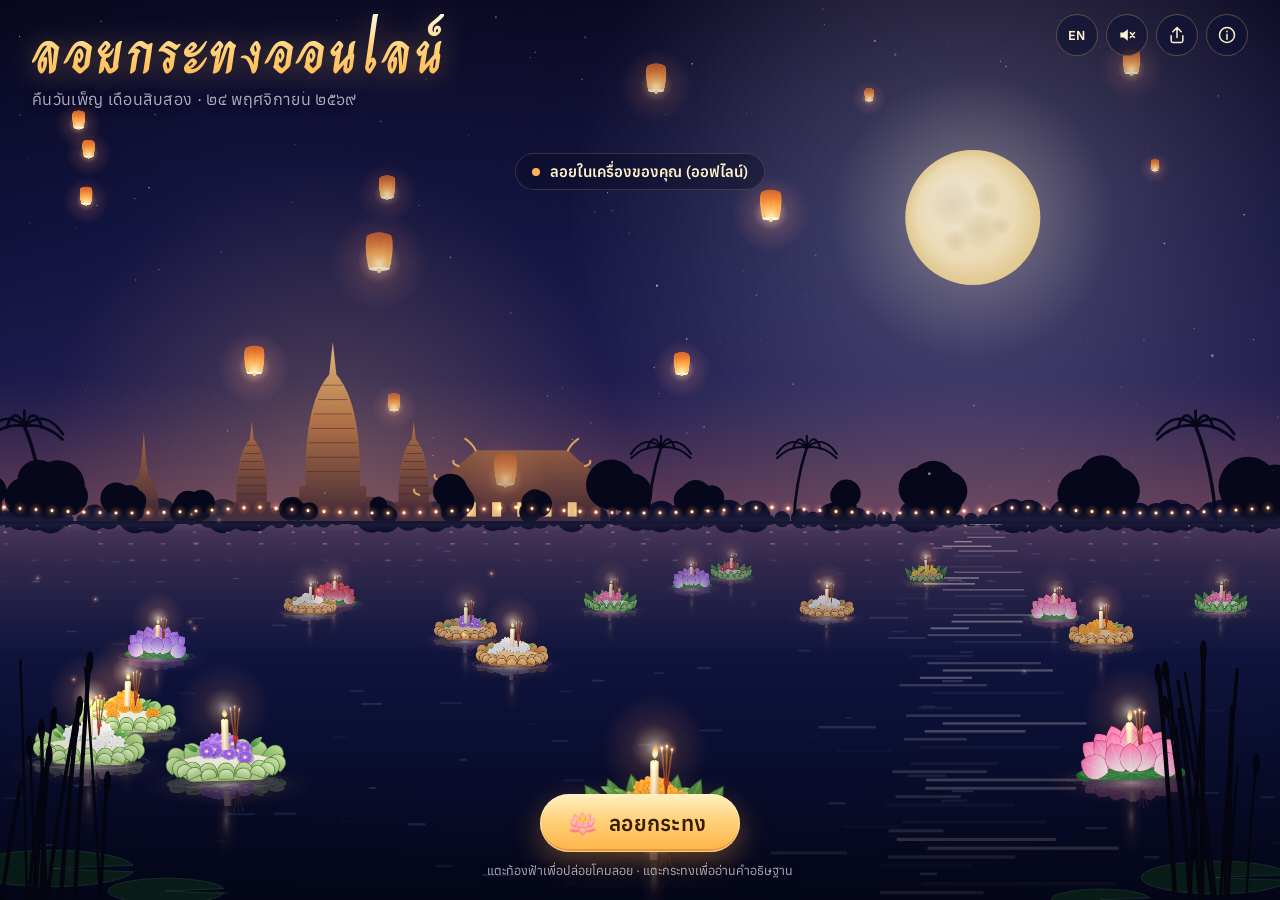
==== index.html @ 2e9a21c5 "feat: Loy Krathong Online 2569 website Shared online river for Loy Krathong night (24 Nov 2569): bui" ====
<!doctype html>
<html lang="th">
<head>
  <meta charset="utf-8">
  <meta name="viewport" content="width=device-width, initial-scale=1, viewport-fit=cover">
  <title>ลอยกระทงออนไลน์ ๒๕๖๙ · Loy Krathong Online</title>
  <meta name="description" content="ลอยกระทงออนไลน์คืนวันเพ็ญ เดือนสิบสอง ๒๕๖๙ ประดิษฐ์กระทง อธิษฐาน แล้วลอยบนสายน้ำเดียวกับทุกคนทั่วโลก ไม่สร้างขยะในแม่น้ำ">
  <meta name="theme-color" content="#0b0e2a">
  <meta name="color-scheme" content="dark">
  <link rel="canonical" href="https://loykrathong2569.vercel.app/">
  <meta property="og:type" content="website">
  <meta property="og:site_name" content="ลอยกระทงออนไลน์ ๒๕๖๙">
  <meta property="og:title" content="ลอยกระทงออนไลน์ ๒๕๖๙ 🪷 มาลอยกระทงด้วยกัน">
  <meta property="og:description" content="ประดิษฐ์กระทง อธิษฐาน แล้วลอยบนสายน้ำเดียวกับทุกคนทั่วโลก คืนวันเพ็ญ ๒๔ พ.ย. ๒๕๖๙">
  <meta property="og:url" content="https://loykrathong2569.vercel.app/">
  <meta property="og:image" content="https://loykrathong2569.vercel.app/og.jpg">
  <meta property="og:image:width" content="1200">
  <meta property="og:image:height" content="630">
  <meta property="og:image:alt" content="กระทงลอยบนสายน้ำใต้พระจันทร์เต็มดวง">
  <meta name="twitter:card" content="summary_large_image">
  <meta name="twitter:image" content="https://loykrathong2569.vercel.app/og.jpg">
  <link rel="icon" href="/favicon.svg" type="image/svg+xml">
  <link rel="apple-touch-icon" href="/apple-touch-icon.png">
  <link rel="manifest" href="/manifest.webmanifest">
  <link rel="preload" href="/fonts/anuphan-thai-wght-normal.woff2" as="font" type="font/woff2" crossorigin>
  <link rel="preload" href="/fonts/charm-thai-700-normal.woff2" as="font" type="font/woff2" crossorigin>
  <link rel="stylesheet" href="/css/style.css">
  <script type="module" src="/js/main.js"></script>
</head>
<body>
  <canvas id="scene" aria-hidden="true"></canvas>
  <div class="vignette" aria-hidden="true"></div>

  <header class="top">
    <div class="brand">
      <h1 id="title"><span data-i18n="titleA">ลอยกระทง</span><span data-i18n="titleB">ออนไลน์</span></h1>
      <p class="sub"><span class="sub-long" data-i18n="subtitle">คืนวันเพ็ญ เดือนสิบสอง · ๒๔ พฤศจิกายน ๒๕๖๙</span><span class="sub-short" data-i18n="subtitleShort">คืนวันเพ็ญ เดือน ๑๒ · ๒๔ พ.ย. ๒๕๖๙</span></p>
    </div>
    <nav class="actions" aria-label="เมนู">
      <button type="button" class="icon-btn" id="btnLang" aria-label="Switch to English"><span id="langLabel">EN</span></button>
      <button type="button" class="icon-btn" id="btnSound" aria-label="เปิดเสียง" aria-pressed="false">
        <svg viewBox="0 0 24 24" aria-hidden="true"><path class="spk" d="M4 9v6h4l5 4V5L8 9H4z"/><path class="wave on" d="M16 8.5a5 5 0 0 1 0 7M18.5 6a8.5 8.5 0 0 1 0 12"/><path class="wave off" d="M16 9l5 6M21 9l-5 6"/></svg>
      </button>
      <button type="button" class="icon-btn" id="btnShare" aria-label="ชวนเพื่อน">
        <svg viewBox="0 0 24 24" aria-hidden="true"><path d="M12 3v12M7 8l5-5 5 5M5 13v6a2 2 0 0 0 2 2h10a2 2 0 0 0 2-2v-6"/></svg>
      </button>
      <button type="button" class="icon-btn" id="btnAbout" aria-label="เกี่ยวกับลอยกระทง">
        <svg viewBox="0 0 24 24" aria-hidden="true"><circle cx="12" cy="12" r="9"/><path d="M12 11v6M12 7.5v.5"/></svg>
      </button>
    </nav>
  </header>

  <div class="counter" aria-live="polite">
    <span class="live-dot" id="liveDot" aria-hidden="true"></span>
    <span id="count" class="count-text">&nbsp;</span>
    <span id="liveNote" class="count-note" data-i18n="liveNote">สายน้ำเดียวกันกับทุกคนทั่วโลก</span>
  </div>

  <div class="cta-wrap">
    <button type="button" id="openBuilder" class="cta">
      <span class="cta-lotus" aria-hidden="true">🪷</span>
      <span data-i18n="floatBtn">ลอยกระทง</span>
    </button>
    <p class="hint" data-i18n="hint">แตะท้องฟ้าเพื่อปล่อยโคมลอย · แตะกระทงเพื่ออ่านคำอธิษฐาน</p>
  </div>

  <!-- Krathong builder -->
  <div class="overlay" id="builderOverlay" hidden></div>
  <section class="panel builder" id="builder" role="dialog" aria-modal="true" aria-labelledby="builderTitle" hidden>
    <div class="panel-head">
      <h2 id="builderTitle" data-i18n="builderTitle">ประดิษฐ์กระทงของคุณ</h2>
      <button type="button" class="close-btn" data-close="builder" aria-label="ปิด">×</button>
    </div>
    <div class="preview-wrap">
      <canvas id="preview" aria-hidden="true"></canvas>
    </div>
    <form id="builderForm" novalidate autocomplete="off">
      <fieldset class="field">
        <legend data-i18n="stepStyle">เลือกแบบกระทง</legend>
        <div class="styles" id="styles" role="radiogroup"></div>
      </fieldset>
      <fieldset class="field">
        <legend data-i18n="stepFlower">สีดอกไม้</legend>
        <div class="colors" id="colors" role="radiogroup"></div>
      </fieldset>
      <div class="field">
        <label for="inName" data-i18n="nameLabel">ชื่อของคุณ</label>
        <input id="inName" name="name" type="text" maxlength="24" enterkeyhint="next" data-i18n-ph="namePh" placeholder="เช่น โอม">
      </div>
      <div class="field">
        <label for="inWish" data-i18n="wishLabel">คำอธิษฐาน</label>
        <textarea id="inWish" name="wish" rows="3" maxlength="140" data-i18n-ph="wishPh" placeholder="ขอให้..."></textarea>
        <div class="wish-meta"><span id="wishCount">0/140</span></div>
      </div>
      <label class="switch">
        <input type="checkbox" id="inShare" checked>
        <span class="track" aria-hidden="true"><span class="thumb"></span></span>
        <span class="switch-text">
          <span data-i18n="shareToggle">แสดงคำอธิษฐานบนสายน้ำให้ทุกคนเห็น</span>
          <small id="shareNote" data-i18n="shareOnNote">ทุกคนที่แตะกระทงของคุณจะอ่านคำอธิษฐานได้</small>
        </span>
      </label>
      <button type="submit" class="submit" id="btnFloat"><span data-i18n="submit">ลอยเลย</span> <span aria-hidden="true">🪷</span></button>
    </form>
  </section>

  <!-- Krathong card (tap to read) -->
  <section class="card" id="card" role="dialog" aria-labelledby="cardName" hidden>
    <button type="button" class="close-btn small" data-close="card" aria-label="ปิด">×</button>
    <p class="card-kicker" id="cardKicker"></p>
    <h3 id="cardName"></h3>
    <p class="card-wish" id="cardWish"></p>
    <p class="card-meta" id="cardMeta"></p>
  </section>

  <!-- About -->
  <div class="overlay" id="aboutOverlay" hidden></div>
  <section class="panel about" id="about" role="dialog" aria-modal="true" aria-labelledby="aboutTitle" hidden>
    <div class="panel-head">
      <h2 id="aboutTitle" data-i18n="aboutTitle">เกี่ยวกับลอยกระทง</h2>
      <button type="button" class="close-btn" data-close="about" aria-label="ปิด">×</button>
    </div>
    <div class="about-body">
      <p data-i18n="about1"></p>
      <p data-i18n="about2"></p>
      <ul class="tips">
        <li data-i18n="tip1"></li>
        <li data-i18n="tip2"></li>
        <li data-i18n="tip3"></li>
      </ul>
      <p class="fine" data-i18n="about3"></p>
    </div>
  </section>

  <div class="toast" id="toast" role="status" aria-live="polite" hidden></div>

  <noscript><div class="noscript">เว็บนี้ต้องเปิด JavaScript เพื่อลอยกระทงนะ · Please enable JavaScript to float a krathong.</div></noscript>
</body>
</html>
---- css/style.css ----
@font-face {
  font-family: "Anuphan";
  src: url("/fonts/anuphan-thai-wght-normal.woff2") format("woff2");
  font-weight: 100 700;
  font-style: normal;
  font-display: swap;
  unicode-range: U+02D7, U+0303, U+0331, U+0E01-0E5B, U+200C-200D, U+25CC;
}
@font-face {
  font-family: "Anuphan";
  src: url("/fonts/anuphan-latin-wght-normal.woff2") format("woff2");
  font-weight: 100 700;
  font-style: normal;
  font-display: swap;
  unicode-range: U+0000-00FF, U+0131, U+0152-0153, U+02BB-02BC, U+02C6, U+02DA, U+02DC, U+0304, U+0308, U+0329, U+2000-206F, U+20AC, U+2122, U+2191, U+2193, U+2212, U+2215, U+FEFF, U+FFFD;
}
@font-face {
  font-family: "Charm";
  src: url("/fonts/charm-thai-700-normal.woff2") format("woff2");
  font-weight: 700;
  font-style: normal;
  font-display: swap;
  unicode-range: U+02D7, U+0303, U+0331, U+0E01-0E5B, U+200C-200D, U+25CC;
}
@font-face {
  font-family: "Charm";
  src: url("/fonts/charm-latin-700-normal.woff2") format("woff2");
  font-weight: 700;
  font-style: normal;
  font-display: swap;
  unicode-range: U+0000-00FF, U+0131, U+0152-0153, U+02BB-02BC, U+02C6, U+02DA, U+02DC, U+0304, U+0308, U+0329, U+2000-206F, U+20AC, U+2122, U+2191, U+2193, U+2212, U+2215, U+FEFF, U+FFFD;
}

:root {
  --gold: #ffd27a;
  --gold-2: #ffb347;
  --gold-3: #fff1c9;
  --ink: #f6f1ff;
  --ink-dim: rgba(240, 235, 255, 0.72);
  --glass: rgba(16, 19, 52, 0.62);
  --glass-strong: rgba(13, 15, 42, 0.86);
  --line: rgba(255, 210, 122, 0.28);
  --radius: 22px;
  --safe-b: env(safe-area-inset-bottom, 0px);
  --safe-t: env(safe-area-inset-top, 0px);
  --font: "Anuphan", "Noto Sans Thai", "Leelawadee UI", "Thonburi", system-ui, -apple-system, "Segoe UI", sans-serif;
  --font-display: "Charm", "Anuphan", "Noto Serif Thai", serif;
}

*, *::before, *::after { box-sizing: border-box; }

html, body {
  margin: 0;
  height: 100%;
  background: #070920;
  color: var(--ink);
  font-family: var(--font);
  -webkit-font-smoothing: antialiased;
  -webkit-tap-highlight-color: transparent;
  overflow: hidden;
  overscroll-behavior: none;
}

body { position: fixed; inset: 0; }

button, input, textarea { font: inherit; color: inherit; }
button { cursor: pointer; }

[hidden] { display: none !important; }

#scene {
  position: fixed;
  inset: 0;
  width: 100%;
  height: 100%;
  display: block;
  touch-action: manipulation;
  cursor: default;
}
#scene.pointer { cursor: pointer; }

.vignette {
  position: fixed;
  inset: 0;
  pointer-events: none;
  background:
    radial-gradient(120% 90% at 50% 40%, transparent 55%, rgba(3, 4, 16, 0.55) 100%);
}

/* ---------- Header ---------- */
.top {
  position: fixed;
  top: 0; left: 0; right: 0;
  padding: calc(14px + var(--safe-t)) clamp(14px, 3vw, 32px) 0;
  display: flex;
  align-items: flex-start;
  justify-content: space-between;
  gap: 12px;
  pointer-events: none;
  z-index: 5;
}
.brand { pointer-events: none; min-width: 0; }
.brand h1 {
  margin: 0;
  font-family: var(--font-display);
  font-weight: 700;
  font-size: clamp(30px, 5.4vw, 58px);
  line-height: 1.18;
  letter-spacing: 0.01em;
  background: linear-gradient(180deg, #fff6dc 0%, var(--gold) 46%, var(--gold-2) 100%);
  -webkit-background-clip: text;
  background-clip: text;
  color: transparent;
  filter: drop-shadow(0 2px 14px rgba(255, 190, 90, 0.35));
  padding-top: 0.08em;
}
.brand h1 span { display: inline-block; }
html[lang="en"] .brand h1 span + span { margin-left: 0.24em; }
.sub-short { display: none; }
.brand .sub {
  margin: 2px 0 0;
  font-size: clamp(12.5px, 1.5vw, 16px);
  color: var(--ink-dim);
  letter-spacing: 0.02em;
  text-shadow: 0 1px 8px rgba(0, 0, 0, 0.6);
}
.actions { display: flex; gap: 8px; pointer-events: auto; flex-shrink: 0; }

.icon-btn {
  width: 42px; height: 42px;
  border-radius: 50%;
  border: 1px solid var(--line);
  background: var(--glass);
  -webkit-backdrop-filter: blur(10px);
  backdrop-filter: blur(10px);
  display: grid; place-items: center;
  padding: 0;
  transition: transform 0.15s ease, background 0.2s ease, border-color 0.2s ease;
}
.icon-btn:hover { background: rgba(40, 44, 96, 0.75); border-color: rgba(255, 210, 122, 0.55); }
.icon-btn:active { transform: scale(0.94); }
.icon-btn svg { width: 20px; height: 20px; fill: none; stroke: var(--gold-3); stroke-width: 1.8; stroke-linecap: round; stroke-linejoin: round; }
.icon-btn svg .spk { fill: var(--gold-3); stroke: none; }
.icon-btn .wave.on { display: none; }
.icon-btn[aria-pressed="true"] .wave.on { display: inline; }
.icon-btn[aria-pressed="true"] .wave.off { display: none; }
#langLabel { font-size: 13px; font-weight: 600; letter-spacing: 0.04em; color: var(--gold-3); }

:focus-visible { outline: 2px solid var(--gold); outline-offset: 3px; }

/* ---------- Counter ---------- */
.counter {
  position: fixed;
  left: 50%;
  top: calc(var(--safe-t) + clamp(118px, 17vh, 160px));
  transform: translateX(-50%);
  display: none;
  align-items: center;
  gap: 10px;
  padding: 8px 16px;
  border-radius: 999px;
  background: rgba(10, 12, 36, 0.42);
  border: 1px solid rgba(255, 210, 122, 0.18);
  -webkit-backdrop-filter: blur(8px);
  backdrop-filter: blur(8px);
  white-space: nowrap;
  z-index: 4;
  pointer-events: none;
}
.counter.ready { display: flex; animation: fadeUp 0.6s ease both; }
.count-text { font-weight: 600; font-size: 15px; color: var(--gold-3); font-variant-numeric: tabular-nums; }
.count-note { font-size: 12.5px; color: var(--ink-dim); }
.live-dot {
  width: 8px; height: 8px; border-radius: 50%;
  background: #7bffb2;
  box-shadow: 0 0 0 0 rgba(123, 255, 178, 0.6);
  animation: pulse 2.2s infinite;
}
.live-dot.offline { background: #ffb25e; animation: none; box-shadow: none; }

@keyframes pulse {
  0% { box-shadow: 0 0 0 0 rgba(123, 255, 178, 0.55); }
  70% { box-shadow: 0 0 0 9px rgba(123, 255, 178, 0); }
  100% { box-shadow: 0 0 0 0 rgba(123, 255, 178, 0); }
}

/* ---------- CTA ---------- */
.cta-wrap {
  position: fixed;
  left: 0; right: 0;
  bottom: calc(22px + var(--safe-b));
  display: flex;
  flex-direction: column;
  align-items: center;
  gap: 10px;
  pointer-events: none;
  z-index: 4;
}
.cta {
  pointer-events: auto;
  display: inline-flex;
  align-items: center;
  gap: 10px;
  padding: 15px 34px 15px 26px;
  font-size: clamp(18px, 2.2vw, 21px);
  font-weight: 600;
  letter-spacing: 0.01em;
  color: #3a1d00;
  border: none;
  border-radius: 999px;
  background: linear-gradient(180deg, #fff0c2 0%, var(--gold) 45%, var(--gold-2) 100%);
  box-shadow:
    0 10px 30px rgba(255, 160, 60, 0.35),
    0 0 0 1px rgba(255, 240, 200, 0.6) inset,
    0 -3px 0 rgba(160, 80, 0, 0.25) inset;
  transition: transform 0.18s ease, box-shadow 0.2s ease;
  animation: glow 3.2s ease-in-out infinite;
}
.cta:hover { transform: translateY(-2px); }
.cta:active { transform: translateY(1px) scale(0.98); }
.cta-lotus { font-size: 1.25em; line-height: 1; }

@keyframes glow {
  0%, 100% { box-shadow: 0 10px 30px rgba(255, 160, 60, 0.32), 0 0 0 1px rgba(255, 240, 200, 0.6) inset, 0 -3px 0 rgba(160, 80, 0, 0.25) inset; }
  50% { box-shadow: 0 12px 44px rgba(255, 170, 70, 0.55), 0 0 0 1px rgba(255, 240, 200, 0.7) inset, 0 -3px 0 rgba(160, 80, 0, 0.25) inset; }
}

.hint {
  margin: 0;
  padding: 0 16px;
  font-size: 12.5px;
  color: var(--ink-dim);
  text-align: center;
  text-shadow: 0 1px 6px rgba(0, 0, 0, 0.8);
  transition: opacity 0.6s ease;
}
.hint.faded { opacity: 0; }

/* ---------- Panels ---------- */
.overlay {
  position: fixed;
  inset: 0;
  background: rgba(4, 5, 18, 0.45);
  z-index: 9;
  animation: fade 0.25s ease both;
}

.panel {
  position: fixed;
  z-index: 10;
  background: var(--glass-strong);
  border: 1px solid var(--line);
  -webkit-backdrop-filter: blur(18px) saturate(1.2);
  backdrop-filter: blur(18px) saturate(1.2);
  box-shadow: 0 24px 80px rgba(0, 0, 0, 0.55);
  display: flex;
  flex-direction: column;
  overflow: hidden;
}
.panel::before {
  content: "";
  position: absolute;
  left: 18px; right: 18px; top: 0;
  height: 1px;
  background: linear-gradient(90deg, transparent, var(--gold), transparent);
  opacity: 0.8;
}

.builder {
  right: clamp(12px, 2vw, 28px);
  top: calc(var(--safe-t) + 16px);
  bottom: calc(16px + var(--safe-b));
  width: min(430px, calc(100vw - 24px));
  border-radius: var(--radius);
  animation: slideIn 0.35s cubic-bezier(.2, .8, .2, 1) both;
}
.about {
  left: 50%;
  top: 50%;
  transform: translate(-50%, -50%);
  width: min(520px, calc(100vw - 28px));
  max-height: calc(100% - 40px);
  border-radius: var(--radius);
  animation: pop 0.3s cubic-bezier(.2, .8, .2, 1) both;
}

.panel-head {
  display: flex;
  align-items: center;
  justify-content: space-between;
  padding: 16px 18px 6px 22px;
  flex-shrink: 0;
}
.panel-head h2 {
  margin: 0;
  font-family: var(--font-display);
  font-weight: 700;
  font-size: 27px;
  line-height: 1.3;
  color: var(--gold);
}
.close-btn {
  width: 36px; height: 36px;
  border-radius: 50%;
  border: 1px solid rgba(255, 255, 255, 0.14);
  background: rgba(255, 255, 255, 0.06);
  font-size: 22px;
  line-height: 1;
  display: grid; place-items: center;
  padding: 0 0 2px;
  color: var(--ink);
  flex-shrink: 0;
}
.close-btn:hover { background: rgba(255, 255, 255, 0.12); }
.close-btn.small { width: 30px; height: 30px; font-size: 19px; position: absolute; top: 10px; right: 10px; }

.preview-wrap {
  margin: 4px 18px 8px;
  border-radius: 16px;
  overflow: hidden;
  border: 1px solid rgba(255, 210, 122, 0.16);
  background: #0c1236;
  flex-shrink: 0;
  height: 150px;
}
#preview { width: 100%; height: 100%; display: block; }

#builderForm {
  overflow-y: auto;
  padding: 4px 22px 22px;
  display: flex;
  flex-direction: column;
  gap: 14px;
  overscroll-behavior: contain;
  -webkit-overflow-scrolling: touch;
}

.field { border: 0; margin: 0; padding: 0; min-width: 0; }
.field legend, .field > label {
  display: block;
  font-size: 13.5px;
  font-weight: 600;
  color: var(--gold-3);
  margin-bottom: 8px;
  padding: 0;
  letter-spacing: 0.01em;
}

.styles {
  display: grid;
  grid-template-columns: repeat(5, minmax(0, 1fr));
  gap: 8px;
}
.style-opt {
  border: 1px solid rgba(255, 255, 255, 0.12);
  background: rgba(255, 255, 255, 0.04);
  border-radius: 14px;
  padding: 6px 4px 7px;
  display: flex;
  flex-direction: column;
  align-items: center;
  gap: 2px;
  transition: border-color 0.2s, background 0.2s, transform 0.15s;
  min-width: 0;
}
.style-opt:hover { background: rgba(255, 255, 255, 0.08); }
.style-opt:active { transform: scale(0.96); }
.style-opt[aria-checked="true"] {
  border-color: var(--gold);
  background: rgba(255, 210, 122, 0.12);
  box-shadow: 0 0 0 1px var(--gold) inset;
}
.style-opt canvas { width: 54px; height: 44px; display: block; }
.style-opt .nm { font-size: 11.5px; font-weight: 600; line-height: 1.25; text-align: center; }
.style-opt .nt { font-size: 10px; color: var(--ink-dim); line-height: 1.2; text-align: center; }

.colors { display: flex; flex-wrap: wrap; gap: 10px; }
.color-opt {
  width: 38px; height: 38px;
  border-radius: 50%;
  border: 2px solid rgba(255, 255, 255, 0.18);
  padding: 0;
  position: relative;
  transition: transform 0.15s;
}
.color-opt:active { transform: scale(0.92); }
.color-opt[aria-checked="true"] { border-color: #fff; box-shadow: 0 0 0 3px rgba(255, 210, 122, 0.55); }
.color-opt[aria-checked="true"]::after {
  content: "";
  position: absolute;
  inset: 11px;
  border-radius: 50%;
  background: rgba(255, 255, 255, 0.85);
  box-shadow: 0 0 6px rgba(0, 0, 0, 0.3);
}

input[type="text"], textarea {
  width: 100%;
  border-radius: 14px;
  border: 1px solid rgba(255, 255, 255, 0.16);
  background: rgba(4, 6, 24, 0.55);
  padding: 12px 14px;
  font-size: 16px; /* prevents iOS zoom */
  line-height: 1.5;
  outline: none;
  transition: border-color 0.2s, box-shadow 0.2s;
  resize: none;
}
input[type="text"]::placeholder, textarea::placeholder { color: rgba(240, 235, 255, 0.38); }
input[type="text"]:focus, textarea:focus { border-color: var(--gold); box-shadow: 0 0 0 3px rgba(255, 210, 122, 0.18); }
.wish-meta { display: flex; justify-content: flex-end; font-size: 11.5px; color: var(--ink-dim); margin-top: 4px; font-variant-numeric: tabular-nums; }

.switch { display: flex; gap: 12px; align-items: flex-start; cursor: pointer; }
.switch input { position: absolute; opacity: 0; width: 1px; height: 1px; pointer-events: none; }
.switch .track {
  flex-shrink: 0;
  width: 46px; height: 27px;
  border-radius: 999px;
  background: rgba(255, 255, 255, 0.16);
  position: relative;
  transition: background 0.2s;
  margin-top: 1px;
}
.switch .thumb {
  position: absolute;
  top: 3px; left: 3px;
  width: 21px; height: 21px;
  border-radius: 50%;
  background: #fff;
  transition: transform 0.22s cubic-bezier(.3, .7, .3, 1);
  box-shadow: 0 2px 6px rgba(0, 0, 0, 0.35);
}
.switch input:checked + .track { background: linear-gradient(90deg, var(--gold-2), var(--gold)); }
.switch input:checked + .track .thumb { transform: translateX(19px); }
.switch input:focus-visible + .track { outline: 2px solid var(--gold); outline-offset: 3px; }
.switch-text { display: flex; flex-direction: column; gap: 2px; font-size: 13.5px; line-height: 1.45; }
.switch-text small { font-size: 11.5px; color: var(--ink-dim); }

.submit {
  margin-top: 4px;
  border: none;
  border-radius: 16px;
  padding: 15px 18px;
  font-size: 18px;
  font-weight: 600;
  color: #3a1d00;
  background: linear-gradient(180deg, #fff0c2 0%, var(--gold) 45%, var(--gold-2) 100%);
  box-shadow: 0 8px 24px rgba(255, 160, 60, 0.3), 0 -3px 0 rgba(160, 80, 0, 0.22) inset;
  transition: transform 0.15s, filter 0.2s;
}
.submit:hover { filter: brightness(1.05); }
.submit:active { transform: scale(0.98); }
.submit:disabled { filter: grayscale(0.4) brightness(0.8); cursor: wait; }

/* ---------- Card ---------- */
.card {
  position: fixed;
  z-index: 8;
  width: min(320px, calc(100vw - 24px));
  padding: 16px 18px 14px;
  border-radius: 18px;
  background: var(--glass-strong);
  border: 1px solid var(--line);
  -webkit-backdrop-filter: blur(16px);
  backdrop-filter: blur(16px);
  box-shadow: 0 18px 50px rgba(0, 0, 0, 0.5);
  animation: cardPop 0.25s cubic-bezier(.2, .8, .2, 1) both;
}
.card-kicker { margin: 0 34px 2px 0; font-size: 11.5px; color: var(--gold); letter-spacing: 0.03em; }
.card h3 { margin: 0 34px 6px 0; font-size: 19px; font-weight: 600; line-height: 1.35; word-break: break-word; }
.card-wish { margin: 0 0 8px; font-size: 15px; line-height: 1.6; color: #fff; white-space: pre-wrap; word-break: break-word; }
.card-wish.secret { color: var(--ink-dim); font-style: italic; }
.card-meta { margin: 0; font-size: 11.5px; color: var(--ink-dim); }

/* ---------- About ---------- */
.about-body { padding: 4px 24px 24px; overflow-y: auto; font-size: 15px; line-height: 1.75; }
.about-body p { margin: 0 0 12px; }
.tips { margin: 6px 0 14px; padding-left: 20px; color: var(--gold-3); }
.tips li { margin-bottom: 4px; }
.fine { font-size: 12.5px; color: var(--ink-dim); }

/* ---------- Toast ---------- */
.toast {
  position: fixed;
  left: 50%;
  bottom: calc(132px + var(--safe-b));
  transform: translateX(-50%);
  z-index: 12;
  max-width: min(460px, calc(100vw - 28px));
  padding: 12px 20px;
  border-radius: 999px;
  background: var(--glass-strong);
  border: 1px solid var(--line);
  -webkit-backdrop-filter: blur(14px);
  backdrop-filter: blur(14px);
  font-size: 15px;
  line-height: 1.45;
  text-align: center;
  box-shadow: 0 14px 40px rgba(0, 0, 0, 0.45);
  animation: toastIn 0.35s cubic-bezier(.2, .8, .2, 1) both;
}
.toast.out { animation: toastOut 0.35s ease both; }

.noscript {
  position: fixed; inset: auto 0 40% 0;
  text-align: center; padding: 20px; color: var(--gold-3);
}

/* ---------- Animations ---------- */
@keyframes fade { from { opacity: 0; } to { opacity: 1; } }
@keyframes fadeUp { from { opacity: 0; transform: translate(-50%, 8px); } to { opacity: 1; transform: translate(-50%, 0); } }
@keyframes slideIn { from { opacity: 0; transform: translateX(30px); } to { opacity: 1; transform: none; } }
@keyframes slideUp { from { opacity: 0; transform: translateY(40px); } to { opacity: 1; transform: none; } }
@keyframes pop { from { opacity: 0; transform: translate(-50%, -50%) scale(0.94); } to { opacity: 1; transform: translate(-50%, -50%) scale(1); } }
@keyframes toastIn { from { opacity: 0; transform: translate(-50%, 14px); } to { opacity: 1; transform: translate(-50%, 0); } }
@keyframes toastOut { from { opacity: 1; transform: translate(-50%, 0); } to { opacity: 0; transform: translate(-50%, 10px); } }

@keyframes cardPop { from { opacity: 0; transform: scale(0.94); } to { opacity: 1; transform: none; } }

/* ---------- Mobile ---------- */
@media (max-width: 640px) {
  .top { display: block; padding-top: calc(12px + var(--safe-t)); }
  .actions { gap: 6px; position: absolute; top: calc(12px + var(--safe-t)); right: 14px; }
  .brand h1 { font-size: 33px; line-height: 1.34; max-width: calc(100% - 180px); }
  .brand h1 span + span, html[lang="en"] .brand h1 span + span { margin-left: 0; display: block; }
  .brand .sub { margin-top: 4px; font-size: 13px; }
  .sub-long { display: none; }
  .sub-short { display: inline; }
  .icon-btn { width: 38px; height: 38px; }
  .icon-btn svg { width: 18px; height: 18px; }
  .counter { top: calc(var(--safe-t) + 142px); padding: 7px 14px; gap: 8px; }
  .count-note { display: none; }
  .builder {
    left: 0; right: 0; bottom: 0; top: auto;
    width: 100%;
    max-height: calc(100% - 40px - var(--safe-t));
    border-radius: 24px 24px 0 0;
    border-bottom: none;
    padding-bottom: var(--safe-b);
    animation-name: slideUp;
  }
  .panel-head h2 { font-size: 24px; }
  .preview-wrap { height: 128px; }
  .styles { grid-template-columns: repeat(5, minmax(0, 1fr)); gap: 6px; }
  .style-opt canvas { width: 46px; height: 38px; }
  .style-opt .nt { display: none; }
  .card {
    left: 12px !important; right: 12px; top: auto !important;
    bottom: calc(118px + var(--safe-b)) !important;
    width: auto;
  }
  .toast { bottom: calc(120px + var(--safe-b)); border-radius: 20px; }
}

@media (max-width: 380px) {
  .brand h1 { font-size: 29px; max-width: calc(100% - 160px); }
  .icon-btn { width: 34px; height: 34px; }
  .cta { padding: 13px 28px 13px 22px; }
}

@media (max-height: 520px) and (orientation: landscape) {
  .counter { top: calc(var(--safe-t) + 74px); }
  .hint { display: none; }
  .cta-wrap { bottom: calc(12px + var(--safe-b)); }
}

@media (prefers-reduced-motion: reduce) {
  *, *::before, *::after { animation-duration: 0.01ms !important; animation-iteration-count: 1 !important; transition-duration: 0.01ms !important; }
}

/* ---------- 404 ---------- */
.nf-body {
  display: grid;
  place-items: center;
  background: radial-gradient(120% 80% at 50% 20%, #1d1a4c 0%, #070920 70%);
}
.nf { text-align: center; padding: 24px; }
.nf-lotus { font-size: 54px; margin: 0; }
.nf h1 {
  font-family: var(--font-display);
  font-size: clamp(34px, 7vw, 56px);
  margin: 6px 0 4px;
  color: var(--gold);
}
.nf p { color: var(--ink-dim); margin: 0 0 22px; }
.nf .cta { text-decoration: none; animation: none; }
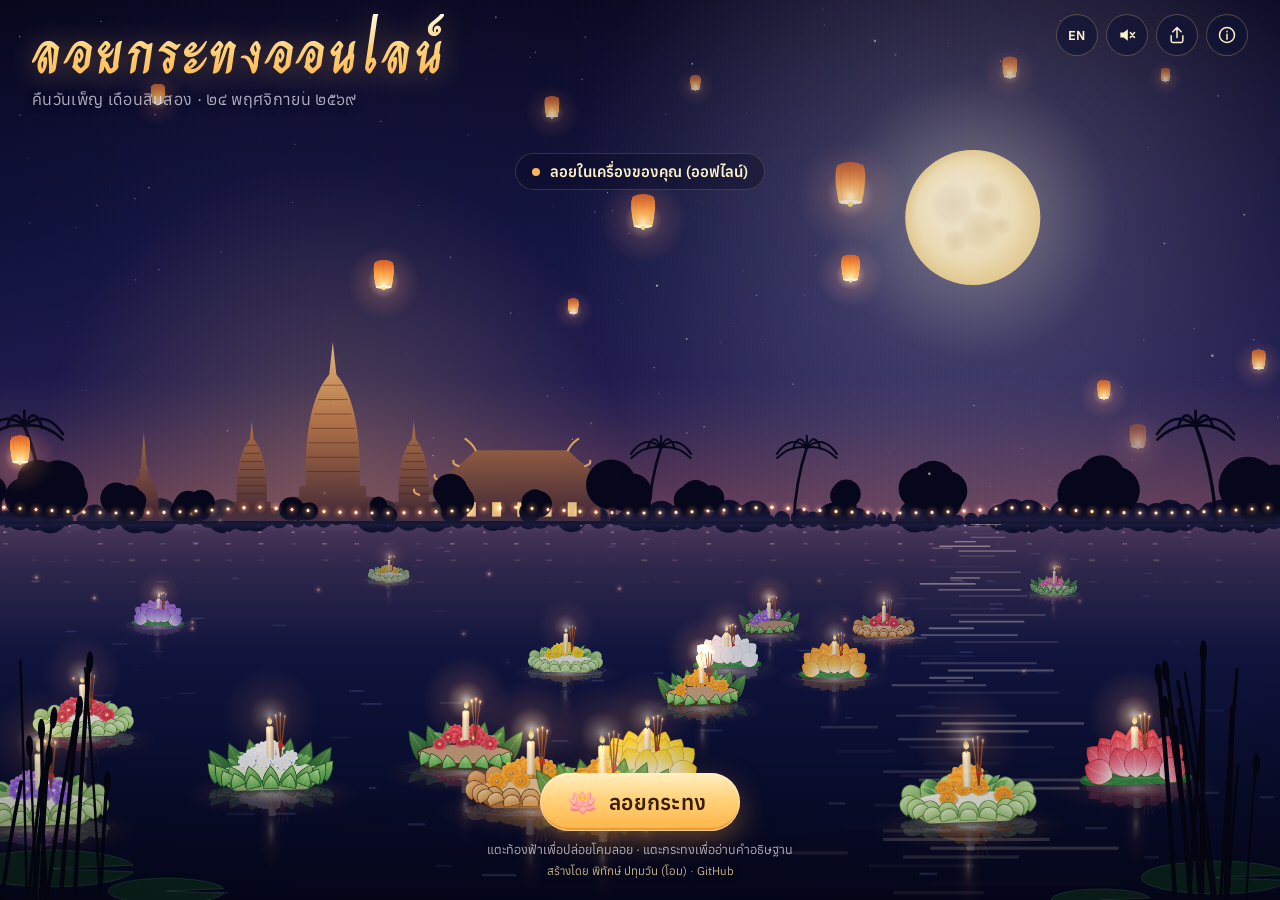
==== commit ebb99d62: "feat: SEO, AI discoverability and author credits Add /about page with how-to, FAQ and credits, struc" ====
--- a/index.html
+++ b/index.html
@@ -3,22 +3,108 @@
 <head>
   <meta charset="utf-8">
   <meta name="viewport" content="width=device-width, initial-scale=1, viewport-fit=cover">
-  <title>ลอยกระทงออนไลน์ ๒๕๖๙ · Loy Krathong Online</title>
-  <meta name="description" content="ลอยกระทงออนไลน์คืนวันเพ็ญ เดือนสิบสอง ๒๕๖๙ ประดิษฐ์กระทง อธิษฐาน แล้วลอยบนสายน้ำเดียวกับทุกคนทั่วโลก ไม่สร้างขยะในแม่น้ำ">
+  <title>ลอยกระทงออนไลน์ 2569 | Loy Krathong Online 2026</title>
+  <meta name="description" content="ลอยกระทงออนไลน์ 2569 ฟรี ไม่ต้องสมัคร ประดิษฐ์กระทง 5 แบบ เขียนคำอธิษฐาน แล้วลอยบนสายน้ำเดียวกับทุกคนทั่วโลก ปล่อยโคมลอย ชมพลุ ไม่สร้างขยะในแม่น้ำ · Free Loy Krathong online 2026.">
+  <meta name="keywords" content="ลอยกระทงออนไลน์, ลอยกระทง 2569, ลอยกระทงออนไลน์ 2569, วันลอยกระทง, กระทงออนไลน์, ลอยโคมออนไลน์, Loy Krathong online, Loy Krathong 2026, virtual krathong">
+  <meta name="author" content="พิทักษ์ ปทุมวัน (Pitak Patumwan)">
+  <meta name="creator" content="Pitak Patumwan (Ohm)">
+  <meta name="robots" content="index, follow, max-image-preview:large, max-snippet:-1">
   <meta name="theme-color" content="#0b0e2a">
   <meta name="color-scheme" content="dark">
   <link rel="canonical" href="https://loykrathong2569.vercel.app/">
+  <link rel="author" href="/humans.txt" type="text/plain">
+  <link rel="me" href="https://github.com/AnMayVaa">
   <meta property="og:type" content="website">
-  <meta property="og:site_name" content="ลอยกระทงออนไลน์ ๒๕๖๙">
-  <meta property="og:title" content="ลอยกระทงออนไลน์ ๒๕๖๙ 🪷 มาลอยกระทงด้วยกัน">
-  <meta property="og:description" content="ประดิษฐ์กระทง อธิษฐาน แล้วลอยบนสายน้ำเดียวกับทุกคนทั่วโลก คืนวันเพ็ญ ๒๔ พ.ย. ๒๕๖๙">
+  <meta property="og:locale" content="th_TH">
+  <meta property="og:locale:alternate" content="en_US">
+  <meta property="og:site_name" content="ลอยกระทงออนไลน์ 2569">
+  <meta property="og:title" content="ลอยกระทงออนไลน์ 2569 🪷 มาลอยกระทงด้วยกัน">
+  <meta property="og:description" content="ประดิษฐ์กระทง อธิษฐาน แล้วลอยบนสายน้ำเดียวกับทุกคนทั่วโลก ฟรี ไม่ต้องสมัคร ไม่สร้างขยะในแม่น้ำ">
   <meta property="og:url" content="https://loykrathong2569.vercel.app/">
   <meta property="og:image" content="https://loykrathong2569.vercel.app/og.jpg">
+  <meta property="og:image:type" content="image/jpeg">
   <meta property="og:image:width" content="1200">
   <meta property="og:image:height" content="630">
-  <meta property="og:image:alt" content="กระทงลอยบนสายน้ำใต้พระจันทร์เต็มดวง">
+  <meta property="og:image:alt" content="กระทงลอยบนสายน้ำใต้พระจันทร์เต็มดวง พร้อมโคมลอยและวัดยามค่ำคืน">
   <meta name="twitter:card" content="summary_large_image">
+  <meta name="twitter:title" content="ลอยกระทงออนไลน์ 2569 🪷 Loy Krathong Online 2026">
+  <meta name="twitter:description" content="ประดิษฐ์กระทง อธิษฐาน แล้วลอยบนสายน้ำเดียวกับทุกคนทั่วโลก ฟรี ไม่ต้องสมัคร">
   <meta name="twitter:image" content="https://loykrathong2569.vercel.app/og.jpg">
+  <meta name="twitter:image:alt" content="กระทงลอยบนสายน้ำใต้พระจันทร์เต็มดวง">
+  <script type="application/ld+json">
+  {
+    "@context": "https://schema.org",
+    "@graph": [
+      {
+        "@type": "WebSite",
+        "@id": "https://loykrathong2569.vercel.app/#website",
+        "url": "https://loykrathong2569.vercel.app/",
+        "name": "ลอยกระทงออนไลน์ 2569",
+        "alternateName": ["Loy Krathong Online 2026", "ลอยกระทงออนไลน์"],
+        "description": "เว็บลอยกระทงออนไลน์ฟรี ประดิษฐ์กระทง อธิษฐาน แล้วลอยบนสายน้ำเดียวกับทุกคนทั่วโลก",
+        "inLanguage": ["th", "en"],
+        "author": { "@id": "https://loykrathong2569.vercel.app/#author" },
+        "creator": { "@id": "https://loykrathong2569.vercel.app/#author" },
+        "publisher": { "@id": "https://loykrathong2569.vercel.app/#author" },
+        "copyrightHolder": { "@id": "https://loykrathong2569.vercel.app/#author" },
+        "copyrightYear": 2026
+      },
+      {
+        "@type": "WebApplication",
+        "@id": "https://loykrathong2569.vercel.app/#app",
+        "name": "ลอยกระทงออนไลน์ 2569 (Loy Krathong Online 2026)",
+        "url": "https://loykrathong2569.vercel.app/",
+        "description": "ลอยกระทงออนไลน์ฟรี ไม่ต้องสมัคร เลือกกระทง 5 แบบ (ใบตอง ขนมปัง ดอกบัว หยวกกล้วย กะลา) ดอกไม้ 6 สี เขียนคำอธิษฐาน แล้วลอยบนสายน้ำร่วมกับทุกคน แตะท้องฟ้าเพื่อปล่อยโคมลอย แตะกระทงเพื่ออ่านคำอธิษฐานของคนอื่น",
+        "image": "https://loykrathong2569.vercel.app/og.jpg",
+        "applicationCategory": "EntertainmentApplication",
+        "operatingSystem": "Any (web browser)",
+        "browserRequirements": "Requires JavaScript and HTML5 Canvas",
+        "inLanguage": ["th", "en"],
+        "isAccessibleForFree": true,
+        "offers": { "@type": "Offer", "price": "0", "priceCurrency": "THB" },
+        "datePublished": "2026-11-24",
+        "dateModified": "2026-11-25",
+        "about": {
+          "@type": "Thing",
+          "name": "ลอยกระทง (Loy Krathong)",
+          "sameAs": ["https://th.wikipedia.org/wiki/ลอยกระทง", "https://en.wikipedia.org/wiki/Loy_Krathong"]
+        },
+        "author": { "@id": "https://loykrathong2569.vercel.app/#author" },
+        "isPartOf": { "@id": "https://loykrathong2569.vercel.app/#website" }
+      },
+      {
+        "@type": "SoftwareSourceCode",
+        "@id": "https://loykrathong2569.vercel.app/#code",
+        "name": "loykrathong",
+        "codeRepository": "https://github.com/AnMayVaa/loykrathong",
+        "programmingLanguage": ["JavaScript", "HTML", "CSS"],
+        "runtimePlatform": "Web browser",
+        "author": { "@id": "https://loykrathong2569.vercel.app/#author" },
+        "targetProduct": { "@id": "https://loykrathong2569.vercel.app/#app" }
+      },
+      {
+        "@type": "Person",
+        "@id": "https://loykrathong2569.vercel.app/#author",
+        "name": "Pitak Patumwan",
+        "alternateName": ["พิทักษ์ ปทุมวัน", "Ohm Patumwan", "โอม ปทุมวัน", "AnMayVaa"],
+        "url": "https://ohmpatumwan.com",
+        "email": "mailto:pitakpatumwan14@gmail.com",
+        "jobTitle": "Computer Engineering student",
+        "affiliation": {
+          "@type": "CollegeOrUniversity",
+          "name": "King Mongkut's University of Technology North Bangkok (KMUTNB)",
+          "alternateName": "มหาวิทยาลัยเทคโนโลยีพระจอมเกล้าพระนครเหนือ"
+        },
+        "sameAs": [
+          "https://ohmpatumwan.com",
+          "https://github.com/AnMayVaa",
+          "https://www.linkedin.com/in/ohmpatumwan",
+          "https://www.facebook.com/Ohm.Patumwan"
+        ]
+      }
+    ]
+  }
+  </script>
   <link rel="icon" href="/favicon.svg" type="image/svg+xml">
   <link rel="apple-touch-icon" href="/apple-touch-icon.png">
   <link rel="manifest" href="/manifest.webmanifest">
@@ -62,6 +148,7 @@
       <span data-i18n="floatBtn">ลอยกระทง</span>
     </button>
     <p class="hint" data-i18n="hint">แตะท้องฟ้าเพื่อปล่อยโคมลอย · แตะกระทงเพื่ออ่านคำอธิษฐาน</p>
+    <p class="credit"><a href="/about#credit" data-i18n="creditLine">สร้างโดย พิทักษ์ ปทุมวัน (โอม)</a><span aria-hidden="true"> · </span><a href="https://github.com/AnMayVaa/loykrathong" target="_blank" rel="noopener">GitHub</a></p>
   </div>
 
   <!-- Krathong builder -->
@@ -121,19 +208,37 @@
       <button type="button" class="close-btn" data-close="about" aria-label="ปิด">×</button>
     </div>
     <div class="about-body">
-      <p data-i18n="about1"></p>
-      <p data-i18n="about2"></p>
+      <p data-i18n="about1">ลอยกระทงจัดขึ้นในคืนวันเพ็ญ ขึ้น ๑๕ ค่ำ เดือน ๑๒ ซึ่งปีนี้ตรงกับวันอังคารที่ ๒๔ พฤศจิกายน ๒๕๖๙ คนไทยลอยกระทงเพื่อขอบคุณและขอขมาพระแม่คงคาที่ให้น้ำหล่อเลี้ยงชีวิตมาตลอดปี และฝากความทุกข์ให้ไหลไปกับสายน้ำ</p>
+      <p data-i18n="about2">ที่นี่คุณประดิษฐ์กระทง ตั้งจิตอธิษฐาน แล้วลอยบนสายน้ำเดียวกับทุกคนที่เข้ามาในคืนนี้ ไม่ว่าจะอยู่มุมไหนของโลก โดยไม่ทิ้งขยะสักชิ้นลงแม่น้ำ</p>
       <ul class="tips">
-        <li data-i18n="tip1"></li>
-        <li data-i18n="tip2"></li>
-        <li data-i18n="tip3"></li>
+        <li data-i18n="tip1">แตะกระทงบนสายน้ำเพื่ออ่านชื่อและคำอธิษฐาน</li>
+        <li data-i18n="tip2">แตะท้องฟ้าเพื่อปล่อยโคมลอยของคุณเอง</li>
+        <li data-i18n="tip3">เปิดเสียงเพื่อฟังเสียงน้ำและระนาดเบา ๆ</li>
       </ul>
-      <p class="fine" data-i18n="about3"></p>
+      <p class="fine" data-i18n="about3">คำอธิษฐานที่เลือกแสดงจะถูกเก็บไว้ให้ทุกคนอ่านได้ ถ้าปิดสวิตช์ คำอธิษฐานจะไม่ถูกส่งออกจากเครื่องของคุณ · ไม่มีการเก็บข้อมูลส่วนตัวอื่น</p>
+      <div class="credit-block" id="credit">
+        <h3 data-i18n="creditTitle">ผู้สร้าง</h3>
+        <p class="credit-name"><strong data-i18n="creditName">พิทักษ์ ปทุมวัน (โอม)</strong><br><span data-i18n="creditRole">นักศึกษาวิศวกรรมคอมพิวเตอร์ มหาวิทยาลัยเทคโนโลยีพระจอมเกล้าพระนครเหนือ (KMUTNB)</span></p>
+        <ul class="credit-links">
+          <li><a href="https://ohmpatumwan.com" target="_blank" rel="author noopener">ohmpatumwan.com</a></li>
+          <li><a href="https://github.com/AnMayVaa" target="_blank" rel="me noopener">GitHub @AnMayVaa</a></li>
+          <li><a href="https://github.com/AnMayVaa/loykrathong" target="_blank" rel="noopener" data-i18n="sourceCode">ซอร์สโค้ดของเว็บนี้</a></li>
+          <li><a href="https://www.linkedin.com/in/ohmpatumwan" target="_blank" rel="me noopener">LinkedIn</a></li>
+          <li><a href="https://www.facebook.com/Ohm.Patumwan" target="_blank" rel="me noopener">Facebook</a></li>
+          <li><a href="mailto:pitakpatumwan14@gmail.com">pitakpatumwan14@gmail.com</a></li>
+        </ul>
+        <a class="more-link" href="/about" data-i18n="readMore">อ่านเพิ่มเติม: วิธีลอยกระทงออนไลน์และคำถามที่พบบ่อย →</a>
+      </div>
     </div>
   </section>
 
   <div class="toast" id="toast" role="status" aria-live="polite" hidden></div>
 
-  <noscript><div class="noscript">เว็บนี้ต้องเปิด JavaScript เพื่อลอยกระทงนะ · Please enable JavaScript to float a krathong.</div></noscript>
+  <noscript>
+    <div class="noscript">
+      <p>เว็บนี้ต้องเปิด JavaScript เพื่อลอยกระทงนะ · Please enable JavaScript to float a krathong.</p>
+      <p><a href="/about">อ่านเกี่ยวกับลอยกระทงออนไลน์ 2569</a> · สร้างโดย พิทักษ์ ปทุมวัน (โอม)</p>
+    </div>
+  </noscript>
 </body>
 </html>
--- a/css/style.css
+++ b/css/style.css
@@ -115,7 +115,6 @@
   padding-top: 0.08em;
 }
 .brand h1 span { display: inline-block; }
-html[lang="en"] .brand h1 span + span { margin-left: 0.24em; }
 .sub-short { display: none; }
 .brand .sub {
   margin: 2px 0 0;
@@ -483,7 +482,7 @@
 .toast {
   position: fixed;
   left: 50%;
-  bottom: calc(132px + var(--safe-b));
+  bottom: calc(156px + var(--safe-b));
   transform: translateX(-50%);
   z-index: 12;
   max-width: min(460px, calc(100vw - 28px));
@@ -522,7 +521,7 @@
   .top { display: block; padding-top: calc(12px + var(--safe-t)); }
   .actions { gap: 6px; position: absolute; top: calc(12px + var(--safe-t)); right: 14px; }
   .brand h1 { font-size: 33px; line-height: 1.34; max-width: calc(100% - 180px); }
-  .brand h1 span + span, html[lang="en"] .brand h1 span + span { margin-left: 0; display: block; }
+  .brand h1 span + span { display: block; }
   .brand .sub { margin-top: 4px; font-size: 13px; }
   .sub-long { display: none; }
   .sub-short { display: inline; }
@@ -546,10 +545,10 @@
   .style-opt .nt { display: none; }
   .card {
     left: 12px !important; right: 12px; top: auto !important;
-    bottom: calc(118px + var(--safe-b)) !important;
+    bottom: calc(142px + var(--safe-b)) !important;
     width: auto;
   }
-  .toast { bottom: calc(120px + var(--safe-b)); border-radius: 20px; }
+  .toast { bottom: calc(144px + var(--safe-b)); border-radius: 20px; }
 }
 
 @media (max-width: 380px) {
@@ -559,9 +558,20 @@
 }
 
 @media (max-height: 520px) and (orientation: landscape) {
-  .counter { top: calc(var(--safe-t) + 74px); }
+  .top { padding-top: calc(10px + var(--safe-t)); }
+  .brand h1 { font-size: 30px; }
+  .brand .sub { font-size: 12px; }
+  .icon-btn { width: 36px; height: 36px; }
+  .icon-btn svg { width: 17px; height: 17px; }
+  .counter { top: calc(var(--safe-t) + 16px); padding: 6px 12px; gap: 8px; }
+  .count-note { display: none; }
   .hint { display: none; }
   .cta-wrap { bottom: calc(12px + var(--safe-b)); }
+  .cta { padding: 11px 26px 11px 20px; font-size: 17px; }
+  .builder { top: calc(var(--safe-t) + 8px); bottom: calc(8px + var(--safe-b)); }
+  .preview-wrap { height: 96px; }
+  .panel-head { padding-top: 10px; }
+  .toast { bottom: calc(76px + var(--safe-b)); }
 }
 
 @media (prefers-reduced-motion: reduce) {
@@ -584,3 +594,136 @@
 }
 .nf p { color: var(--ink-dim); margin: 0 0 22px; }
 .nf .cta { text-decoration: none; animation: none; }
+
+/* ---------- Credits ---------- */
+.credit {
+  margin: -4px 0 0;
+  font-size: 11.5px;
+  color: rgba(240, 235, 255, 0.55);
+  text-align: center;
+  pointer-events: auto;
+  text-shadow: 0 1px 6px rgba(0, 0, 0, 0.8);
+}
+.credit a { color: rgba(255, 228, 170, 0.78); text-decoration: none; }
+.credit a:hover { color: var(--gold); text-decoration: underline; }
+
+.credit-block {
+  margin-top: 18px;
+  padding: 14px 16px 12px;
+  border-radius: 16px;
+  border: 1px solid rgba(255, 210, 122, 0.22);
+  background: rgba(255, 210, 122, 0.06);
+}
+.credit-block h3 { margin: 0 0 4px; font-size: 14px; color: var(--gold); letter-spacing: 0.02em; }
+.credit-name { margin: 0 0 8px; font-size: 14px; line-height: 1.55; color: var(--ink-dim); }
+.credit-name strong { color: #fff; font-size: 16px; font-weight: 600; }
+.credit-links { list-style: none; margin: 0 0 10px; padding: 0; display: flex; flex-wrap: wrap; gap: 6px 8px; }
+.credit-links a, .more-link {
+  color: var(--gold-3);
+  text-decoration: none;
+  font-size: 13px;
+}
+.credit-links a {
+  display: inline-block;
+  padding: 4px 10px;
+  border-radius: 999px;
+  border: 1px solid rgba(255, 255, 255, 0.14);
+  background: rgba(255, 255, 255, 0.04);
+}
+.credit-links a:hover { border-color: var(--gold); color: var(--gold); }
+.more-link { display: inline-block; color: var(--gold); }
+.more-link:hover { text-decoration: underline; }
+
+.noscript p { margin: 0 0 8px; }
+.noscript a { color: var(--gold); }
+
+@media (max-width: 640px) {
+  .credit { font-size: 11px; }
+  .cta-wrap { gap: 8px; }
+}
+@media (max-height: 520px) and (orientation: landscape) {
+  .credit { display: none; }
+}
+
+/* ---------- Content page (/about) ---------- */
+html.page-html, html.page-html body {
+  position: static;
+  height: auto;
+  min-height: 100%;
+  overflow: auto;
+  overscroll-behavior: auto;
+}
+body.page { background: #0b0e2a; }
+.page-sky {
+  position: fixed;
+  inset: 0;
+  pointer-events: none;
+  background:
+    radial-gradient(circle at 82% 12%, rgba(255, 240, 200, 0.18) 0, rgba(255, 240, 200, 0) 26%),
+    radial-gradient(120% 60% at 50% 110%, rgba(255, 150, 90, 0.16), transparent 70%),
+    linear-gradient(180deg, #05061c 0%, #0f1240 38%, #1d1a4c 70%, #0b0e2a 100%);
+}
+.page-moon {
+  position: absolute;
+  right: 9%;
+  top: 6%;
+  width: clamp(54px, 9vw, 96px);
+  aspect-ratio: 1;
+  border-radius: 50%;
+  background: radial-gradient(circle at 35% 35%, #fffdf2, #fbf0cf 60%, #efd9a2);
+  box-shadow: 0 0 60px 18px rgba(255, 236, 190, 0.18);
+}
+.page-main {
+  position: relative;
+  max-width: 760px;
+  margin: 0 auto;
+  padding: calc(22px + var(--safe-t)) 22px calc(40px + var(--safe-b));
+  font-size: 16.5px;
+  line-height: 1.8;
+}
+.crumbs { font-size: 13px; color: var(--ink-dim); margin-bottom: 10px; }
+.crumbs a { color: var(--gold-3); text-decoration: none; }
+.crumbs a:hover { text-decoration: underline; }
+.page-hero { text-align: center; padding: 26px 0 18px; }
+.page-hero h1 {
+  margin: 0;
+  font-family: var(--font-display);
+  font-weight: 700;
+  font-size: clamp(38px, 8vw, 64px);
+  line-height: 1.25;
+  background: linear-gradient(180deg, #fff6dc 0%, var(--gold) 46%, var(--gold-2) 100%);
+  -webkit-background-clip: text;
+  background-clip: text;
+  color: transparent;
+  filter: drop-shadow(0 2px 14px rgba(255, 190, 90, 0.35));
+}
+.page-hero .lead { margin: 10px auto 22px; max-width: 600px; color: var(--ink-dim); font-size: 17px; }
+.page-main a.cta, .page-hero .cta { color: #3a1d00; text-decoration: none; animation: none; }
+.page-main section {
+  margin: 18px 0;
+  padding: 20px 22px;
+  border-radius: 20px;
+  background: rgba(16, 19, 52, 0.55);
+  border: 1px solid rgba(255, 210, 122, 0.16);
+}
+.page-main h2 { margin: 0 0 8px; font-size: 21px; font-weight: 600; color: var(--gold); line-height: 1.45; }
+.page-main h3 { margin: 16px 0 2px; font-size: 16.5px; font-weight: 600; color: var(--gold-3); line-height: 1.5; }
+.page-main p { margin: 0 0 10px; }
+.page-main p:last-child { margin-bottom: 0; }
+.page-main a { color: var(--gold); }
+.page-main .steps, .page-main .kinds { margin: 0; padding-left: 22px; }
+.page-main .steps li, .page-main .kinds li { margin-bottom: 6px; }
+.faq h3:first-child { margin-top: 4px; }
+.page-credit { margin-top: 18px; }
+.page-credit h2 { font-size: 21px; }
+.page-credit .credit-name { font-size: 15px; }
+.page-credit .credit-links a { text-decoration: none; color: var(--gold-3); font-size: 14px; }
+.page-foot { text-align: center; font-size: 13px; color: var(--ink-dim); margin-top: 26px; }
+.page-foot a { color: var(--gold-3); }
+@media (max-width: 640px) {
+  .page-main { font-size: 15.5px; padding-left: 16px; padding-right: 16px; }
+  .page-main section { padding: 16px; }
+}
+@media (max-width: 640px) {
+  .page-moon { width: 40px; top: 10px; right: 12px; opacity: 0.85; }
+}
